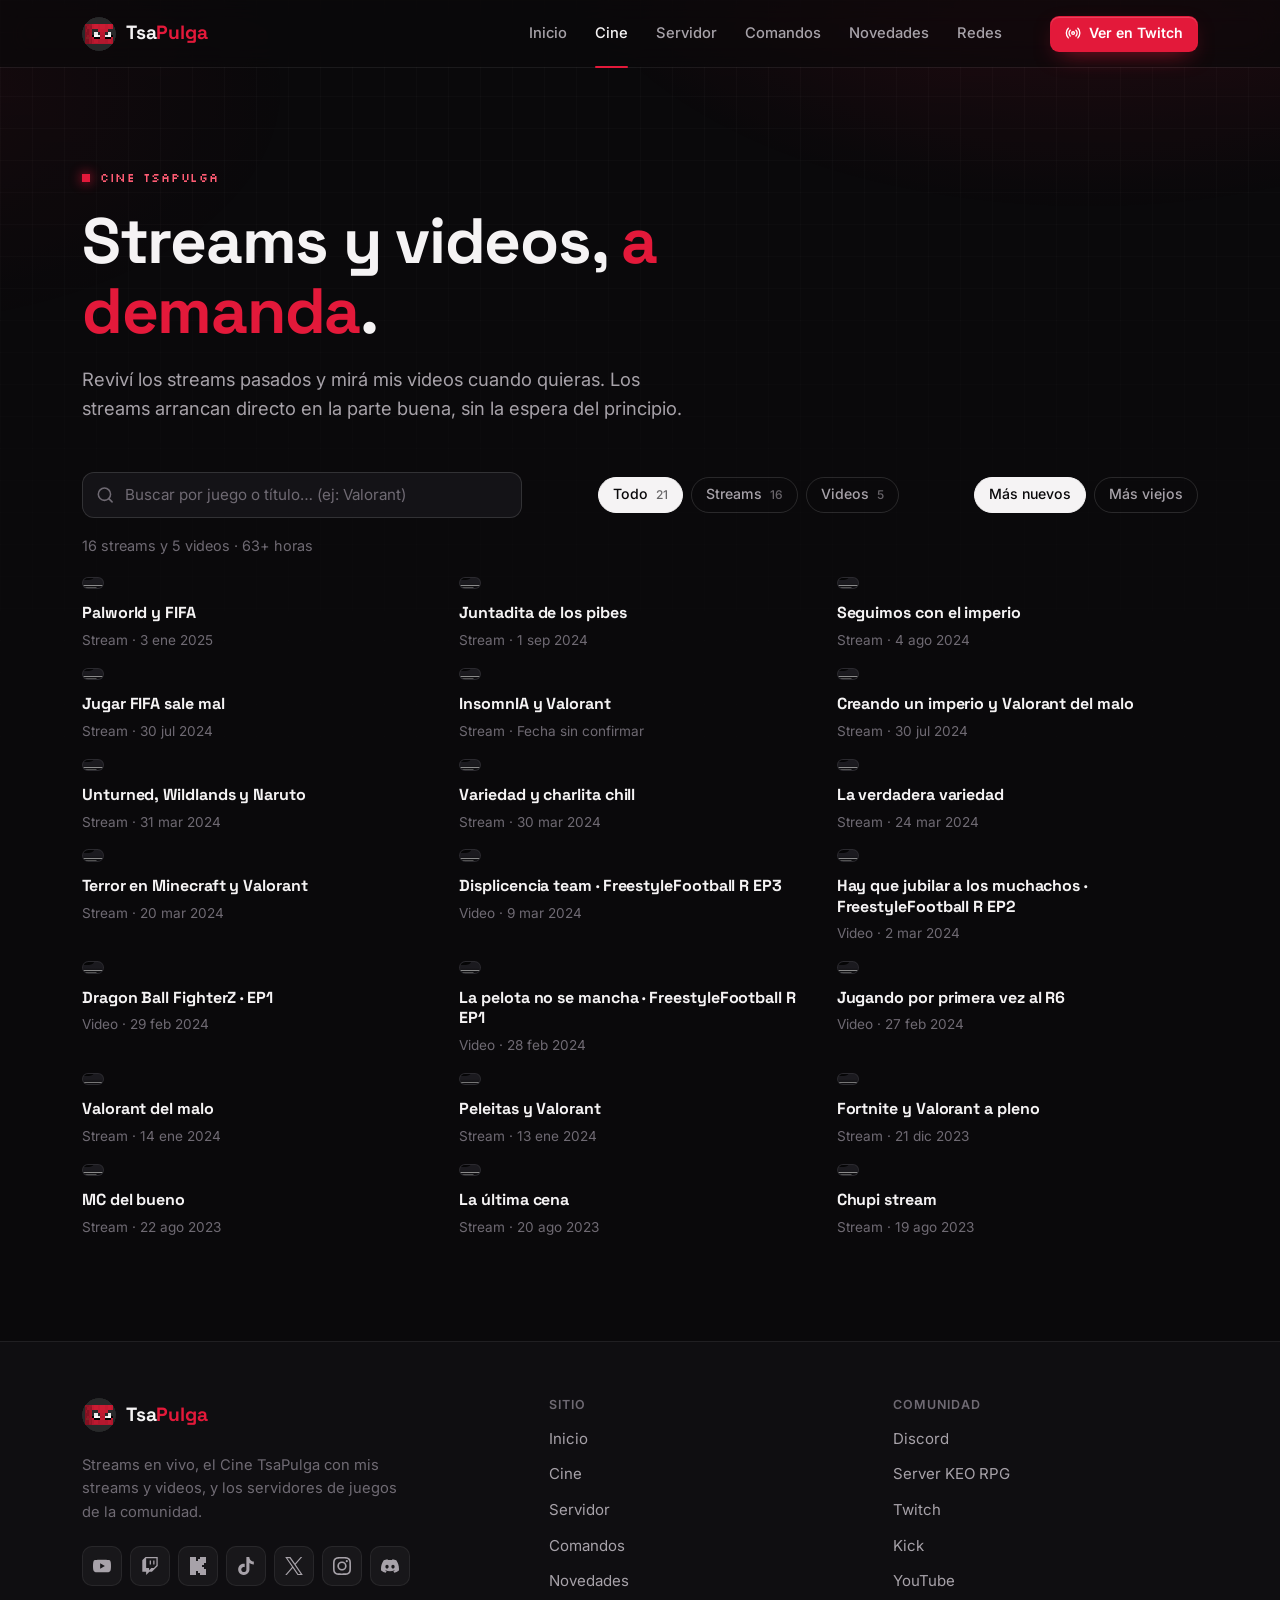
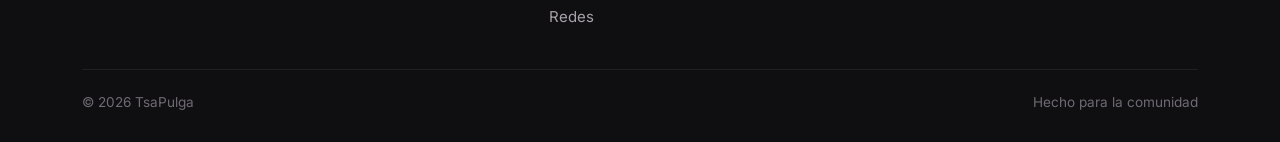
==== cine.html @ 2b53e3c0 "Primera versión de TsaPulga v2 Rediseño completo del sitio de TsaPulga como proyecto aparte, en HTML" ====
<!DOCTYPE html>
<html lang="es">
<head>
    <meta charset="UTF-8">
    <meta name="viewport" content="width=device-width, initial-scale=1">
    <title>Cine TsaPulga · TsaPulga</title>
    <meta name="description" content="Los streams pasados y los videos de TsaPulga, a demanda y con buscador.">
    <meta name="theme-color" content="#0a090b">
    <meta property="og:title" content="Cine TsaPulga">
    <meta property="og:description" content="Los streams pasados y los videos de TsaPulga, a demanda y con buscador.">
    <link rel="icon" type="image/png" href="assets/favicon.png">
    <link rel="preconnect" href="https://fonts.googleapis.com">
    <link rel="preconnect" href="https://fonts.gstatic.com" crossorigin>
    <link href="https://fonts.googleapis.com/css2?family=Inter:wght@400;500;600;700&family=JetBrains+Mono:wght@500;600&family=Silkscreen&family=Space+Grotesk:wght@500;600;700&display=swap" rel="stylesheet">
    <link rel="stylesheet" href="css/styles.css">
    <script src="js/data/config.js"></script>
    <script src="js/data/redes.js"></script>
    <script src="js/layout.js"></script>
</head>
<body>
    <site-header current="cine"></site-header>

    <main id="contenido">
        <section class="page-hero">
            <div class="container">
                <span class="eyebrow">Cine TsaPulga</span>
                <h1>Streams y videos, <em>a demanda</em>.</h1>
                <p>Reviví los streams pasados y mirá mis videos cuando quieras. Los streams arrancan directo en la parte buena, sin la espera del principio.</p>
            </div>
        </section>

        <section>
            <div class="container">
                <div class="toolbar">
                    <label class="search">
                        <span class="sr-only">Buscar en la cartelera</span>
                        <i data-icon="search"></i>
                        <input type="search" id="buscar" placeholder="Buscar por juego o título… (ej: Valorant)" autocomplete="off">
                    </label>
                    <div class="chips" role="group" aria-label="Filtrar por tipo" id="filtro-tipo"></div>
                    <div class="chips" role="group" aria-label="Ordenar">
                        <button class="chip" type="button" data-orden="nuevos" aria-pressed="true">Más nuevos</button>
                        <button class="chip" type="button" data-orden="viejos" aria-pressed="false">Más viejos</button>
                    </div>
                </div>
                <p class="result-count" id="contador" aria-live="polite" style="margin:-12px 0 20px"></p>
                <div class="grid grid-3" id="cine-grid"></div>
            </div>
        </section>
    </main>

    <dialog class="video-dialog" id="video-dialog" aria-labelledby="video-titulo">
        <div class="video-dialog-head">
            <h2 id="video-titulo"></h2>
            <div style="display:flex; gap:8px">
                <a class="icon-btn" id="video-youtube" target="_blank" rel="noopener" aria-label="Abrir en YouTube" title="Abrir en YouTube"><i data-icon="external"></i></a>
                <button class="icon-btn" type="button" id="video-cerrar" aria-label="Cerrar"><i data-icon="x"></i></button>
            </div>
        </div>
        <div class="video-dialog-player" id="video-player"></div>
    </dialog>

    <site-footer></site-footer>

    <script src="js/data/videos.js"></script>
    <script src="js/componentes.js"></script>
    <script src="js/pages/cine.js"></script>
</body>
</html>
---- css/styles.css ----
/* =========================================================
   TsaPulga v2 — sistema de diseño
   ========================================================= */

:root {
    /* Superficies */
    --bg: #0a090b;
    --bg-2: #0f0e11;
    --surface: #141317;
    --surface-2: #1b1a1f;
    --surface-3: #232228;
    --border: rgba(255, 255, 255, 0.07);
    --border-strong: rgba(255, 255, 255, 0.13);

    /* Texto */
    --text: #f5f3f4;
    --muted: #a7a2a9;
    --subtle: #6f6a73;

    /* Marca */
    --red: #e3193a;
    --red-hover: #f22a4a;
    --red-ink: #ff5c74;
    --red-soft: rgba(227, 25, 58, 0.12);
    --red-line: rgba(227, 25, 58, 0.35);
    --green: #2fd27a;
    --green-soft: rgba(47, 210, 122, 0.12);

    /* Tipografía */
    --font-display: "Space Grotesk", "Segoe UI", system-ui, sans-serif;
    --font-body: "Inter", "Segoe UI", system-ui, sans-serif;
    --font-pixel: "Silkscreen", ui-monospace, monospace;
    --font-mono: "JetBrains Mono", ui-monospace, "Cascadia Code", Consolas, monospace;

    /* Medidas */
    --radius-sm: 8px;
    --radius: 14px;
    --radius-lg: 22px;
    --container: 1180px;
    --gutter: clamp(16px, 4vw, 32px);
    --header-h: 68px;
    --ease: cubic-bezier(.2, .7, .2, 1);
    --shadow: 0 1px 0 rgba(255,255,255,0.03) inset, 0 20px 50px -20px rgba(0,0,0,0.8);
}

*, *::before, *::after { box-sizing: border-box; }

html { -webkit-text-size-adjust: 100%; scroll-behavior: smooth; scroll-padding-top: calc(var(--header-h) + 64px); }

body {
    margin: 0;
    min-height: 100vh;
    display: flex;
    flex-direction: column;
    background: var(--bg);
    color: var(--text);
    font-family: var(--font-body);
    font-size: 16px;
    line-height: 1.6;
    -webkit-font-smoothing: antialiased;
    text-rendering: optimizeLegibility;
}
main { flex: 1; padding-bottom: clamp(56px, 8vw, 104px); }

/* Fondo: brillo rojo arriba + grilla de píxeles muy sutil */
body::before {
    content: "";
    position: fixed; inset: 0; z-index: -1; pointer-events: none;
    background:
        radial-gradient(900px 500px at 85% -10%, rgba(227, 25, 58, 0.16), transparent 60%),
        radial-gradient(700px 400px at -10% 10%, rgba(227, 25, 58, 0.07), transparent 60%),
        linear-gradient(rgba(255,255,255,0.025) 1px, transparent 1px) 0 0 / 32px 32px,
        linear-gradient(90deg, rgba(255,255,255,0.025) 1px, transparent 1px) 0 0 / 32px 32px;
    mask-image: linear-gradient(to bottom, #000 0%, rgba(0,0,0,0.35) 55%, transparent 100%);
}

img, svg, video, iframe { display: block; max-width: 100%; }
img { height: auto; }
a { color: inherit; text-decoration: none; }
button { font: inherit; color: inherit; }
h1, h2, h3, h4 { font-family: var(--font-display); line-height: 1.1; margin: 0; letter-spacing: -0.02em; font-weight: 700; }
p { margin: 0; }
ul, ol { margin: 0; padding: 0; list-style: none; }
code, kbd { font-family: var(--font-mono); }
::selection { background: var(--red); color: #fff; }

:focus-visible { outline: 2px solid var(--red-ink); outline-offset: 3px; border-radius: 6px; }

.sr-only { position: absolute; width: 1px; height: 1px; padding: 0; margin: -1px; overflow: hidden; clip: rect(0,0,0,0); border: 0; }
.skip-link {
    position: absolute; left: 12px; top: -60px; z-index: 300;
    background: var(--red); color: #fff; padding: 10px 16px; border-radius: var(--radius-sm); font-weight: 600;
}
.skip-link:focus { top: 12px; }

.container { width: 100%; max-width: var(--container); margin: 0 auto; padding: 0 var(--gutter); }

.icon { width: 1.15em; height: 1.15em; flex-shrink: 0; }

/* =========================================================
   Header
   ========================================================= */
.site-header {
    position: sticky; top: 0; z-index: 100;
    height: var(--header-h);
    border-bottom: 1px solid var(--border);
}
/* El desenfoque va en un pseudo-elemento: si estuviera en el header, el menú
   mobile (position: fixed) quedaría atrapado dentro y se vería transparente. */
.site-header::before {
    content: ""; position: absolute; inset: 0; z-index: -1;
    background: rgba(10, 9, 11, 0.72);
    backdrop-filter: saturate(160%) blur(14px);
    -webkit-backdrop-filter: saturate(160%) blur(14px);
}
.site-header .container { height: 100%; display: flex; align-items: center; gap: 28px; }

.brand { display: inline-flex; align-items: center; gap: 10px; font-family: var(--font-display); font-weight: 700; font-size: 1.2rem; letter-spacing: -0.01em; }
.brand img { width: 34px; height: 34px; border-radius: 50%; image-rendering: pixelated; }
.brand b { color: var(--red); font-weight: 700; }

.nav { display: flex; align-items: center; gap: 4px; margin-left: auto; }
.nav a {
    position: relative; padding: 8px 12px; border-radius: 8px;
    font-size: 0.92rem; font-weight: 500; color: var(--muted);
    transition: color .2s var(--ease), background .2s var(--ease);
}
.nav a:hover { color: var(--text); background: rgba(255,255,255,0.04); }
.nav a[aria-current="page"] { color: var(--text); }
.nav a[aria-current="page"]::after {
    content: ""; position: absolute; left: 12px; right: 12px; bottom: -15px; height: 2px;
    background: var(--red); border-radius: 2px;
}

.header-cta { margin-left: 8px; }

.nav-toggle {
    display: none; margin-left: auto; width: 42px; height: 42px; border-radius: 10px;
    background: transparent; border: 1px solid var(--border-strong); cursor: pointer;
    align-items: center; justify-content: center;
}

@media (max-width: 900px) {
    .nav-toggle { display: inline-flex; }
    .site-header .header-cta { display: none; }
    .nav {
        position: fixed; inset: var(--header-h) 0 auto 0; margin: 0;
        flex-direction: column; align-items: stretch; gap: 0;
        padding: 8px var(--gutter) 20px;
        background: var(--bg); border-bottom: 1px solid var(--border);
        box-shadow: 0 30px 60px -20px rgba(0,0,0,0.9);
        transform: translateY(-8px); opacity: 0; visibility: hidden;
        transition: opacity .2s var(--ease), transform .2s var(--ease), visibility .2s;
    }
    .nav.abierto { transform: none; opacity: 1; visibility: visible; }
    .nav a { padding: 14px 4px; border-radius: 0; border-bottom: 1px solid var(--border); font-size: 1rem; }
    .nav a[aria-current="page"] { color: var(--red-ink); }
    .nav a[aria-current="page"]::after { display: none; }
    .nav .btn { margin-top: 16px; }
}
@media (min-width: 901px) { .nav .nav-mobile-only { display: none; } }

/* =========================================================
   Botones, chips, badges
   ========================================================= */
.btn {
    display: inline-flex; align-items: center; justify-content: center; gap: 8px;
    height: 44px; padding: 0 20px; border-radius: 10px;
    font-weight: 600; font-size: 0.95rem; white-space: nowrap;
    border: 1px solid transparent; cursor: pointer;
    transition: background .2s var(--ease), border-color .2s var(--ease), transform .2s var(--ease), color .2s var(--ease);
}
.btn:active { transform: translateY(1px); }
.btn-primary { background: var(--red); color: #fff; box-shadow: 0 8px 24px -10px rgba(227,25,58,0.8), inset 0 1px 0 rgba(255,255,255,0.18); }
.btn-primary:hover { background: var(--red-hover); }
.btn-secondary { background: rgba(255,255,255,0.05); border-color: var(--border-strong); color: var(--text); }
.btn-secondary:hover { background: rgba(255,255,255,0.09); }
.btn-ghost { background: transparent; color: var(--muted); padding: 0 10px; }
.btn-ghost:hover { color: var(--text); }
.btn-sm { height: 36px; padding: 0 14px; font-size: 0.88rem; border-radius: 9px; }
.btn-lg { height: 52px; padding: 0 26px; font-size: 1rem; border-radius: 12px; }
.btn-block { width: 100%; }

.eyebrow {
    display: inline-flex; align-items: center; gap: 10px;
    font-family: var(--font-pixel); font-size: 0.78rem; letter-spacing: 0.06em; text-transform: uppercase;
    color: var(--red-ink);
}
.eyebrow::before { content: ""; width: 8px; height: 8px; background: var(--red); box-shadow: 0 0 12px var(--red); }

.badge {
    display: inline-flex; align-items: center; gap: 6px;
    height: 26px; padding: 0 10px; border-radius: 999px;
    font-size: 0.75rem; font-weight: 600; letter-spacing: 0.01em;
    background: rgba(255,255,255,0.06); color: var(--muted); border: 1px solid var(--border);
    white-space: nowrap;
}
.badge-red { background: var(--red-soft); color: var(--red-ink); border-color: var(--red-line); }
.badge-green { background: var(--green-soft); color: var(--green); border-color: rgba(47,210,122,0.3); }
.dot { width: 7px; height: 7px; border-radius: 50%; background: currentColor; }
.dot-pulse { animation: pulse 1.8s ease-in-out infinite; }
@keyframes pulse { 0%,100% { box-shadow: 0 0 0 0 currentColor; } 50% { box-shadow: 0 0 0 5px transparent; } }

.chips { display: flex; flex-wrap: wrap; gap: 8px; }
.chip {
    height: 36px; padding: 0 14px; border-radius: 999px; cursor: pointer;
    background: transparent; border: 1px solid var(--border-strong); color: var(--muted);
    font-size: 0.88rem; font-weight: 500; transition: all .2s var(--ease);
    display: inline-flex; align-items: center; gap: 8px;
}
.chip:hover { color: var(--text); border-color: rgba(255,255,255,0.25); }
.chip[aria-pressed="true"] { background: var(--text); color: var(--bg); border-color: var(--text); }
.chip .chip-count { font-size: 0.75rem; opacity: 0.6; }

/* =========================================================
   Secciones
   ========================================================= */
.section { padding: clamp(64px, 9vw, 112px) 0; }
.section-tight { padding: clamp(40px, 6vw, 72px) 0; }
.section + .section { padding-top: 0; }
main > .section:last-child { padding-bottom: 0; }

.section-head { display: flex; align-items: flex-end; justify-content: space-between; gap: 24px; margin-bottom: 36px; flex-wrap: wrap; }
.section-head .eyebrow { margin-bottom: 14px; }
.section-title { font-size: clamp(1.8rem, 3.6vw, 2.6rem); }
.section-title em { font-style: normal; color: var(--red); }
.section-lead { color: var(--muted); max-width: 560px; margin-top: 12px; font-size: 1.02rem; }

.link-arrow { display: inline-flex; align-items: center; gap: 6px; color: var(--muted); font-weight: 500; font-size: 0.95rem; transition: color .2s, gap .2s var(--ease); }
.link-arrow:hover { color: var(--text); gap: 10px; }

/* Encabezado de páginas internas */
.page-hero { padding: clamp(56px, 8vw, 96px) 0 clamp(32px, 4vw, 48px); }
.page-hero .eyebrow { margin-bottom: 18px; }
.page-hero h1 { font-size: clamp(2.3rem, 5.5vw, 4rem); max-width: 820px; }
.page-hero h1 em { font-style: normal; color: var(--red); }
.page-hero p { color: var(--muted); font-size: clamp(1.02rem, 1.5vw, 1.15rem); max-width: 620px; margin-top: 18px; }

/* =========================================================
   Cards
   ========================================================= */
.card {
    position: relative;
    background: linear-gradient(180deg, var(--surface-2), var(--surface));
    border: 1px solid var(--border);
    border-radius: var(--radius);
    padding: 24px;
    box-shadow: var(--shadow);
    min-width: 0;
}
.card-hover { transition: border-color .25s var(--ease), transform .25s var(--ease); }
.card-hover:hover { border-color: var(--border-strong); transform: translateY(-3px); }
.card h3 { font-size: 1.12rem; letter-spacing: -0.01em; }
.card p { color: var(--muted); font-size: 0.95rem; margin-top: 8px; overflow-wrap: anywhere; }
.card-icon {
    width: 42px; height: 42px; border-radius: 11px; margin-bottom: 18px;
    display: inline-flex; align-items: center; justify-content: center;
    background: var(--red-soft); color: var(--red-ink); border: 1px solid var(--red-line);
}
.card-icon .icon { width: 20px; height: 20px; }

.grid { display: grid; gap: 16px; }
.grid-2 { grid-template-columns: repeat(auto-fit, minmax(min(100%, 380px), 1fr)); }
.grid-3 { grid-template-columns: repeat(auto-fill, minmax(min(100%, 300px), 1fr)); }
.grid-4 { grid-template-columns: repeat(auto-fill, minmax(min(100%, 250px), 1fr)); }

/* Card destacada con link */
.feature-card { display: flex; flex-direction: column; gap: 4px; }
.feature-card .link-arrow { margin-top: auto; padding-top: 20px; }

/* =========================================================
   Home — hero
   ========================================================= */
.hero { padding: clamp(48px, 8vw, 104px) 0 clamp(40px, 6vw, 72px); }
.hero-grid { display: grid; grid-template-columns: 1.15fr 0.85fr; gap: clamp(32px, 6vw, 72px); align-items: center; }
.hero h1 { font-size: clamp(2.6rem, 6.4vw, 5rem); letter-spacing: -0.035em; line-height: 1.02; }
.hero h1 em { font-style: normal; color: var(--red); }
.hero-lead { color: var(--muted); font-size: clamp(1.05rem, 1.6vw, 1.2rem); max-width: 560px; margin-top: 22px; }
.hero-actions { display: flex; flex-wrap: wrap; gap: 12px; margin-top: 32px; }
.hero .eyebrow { margin-bottom: 22px; }

.stats { display: flex; flex-wrap: wrap; gap: 12px 40px; margin-top: 48px; padding-top: 28px; border-top: 1px solid var(--border); }
.stat-value { font-family: var(--font-display); font-weight: 700; font-size: 1.7rem; letter-spacing: -0.02em; line-height: 1; }
.stat-label { color: var(--subtle); font-size: 0.85rem; margin-top: 6px; }

.hero-art { position: relative; aspect-ratio: 1; max-width: 460px; width: 100%; justify-self: center; }
.hero-art-panel {
    position: absolute; inset: 0; border-radius: 32px; overflow: hidden;
    background:
        radial-gradient(circle at 50% 40%, rgba(255,90,110,0.35), transparent 60%),
        linear-gradient(160deg, #b8132f 0%, #6e0a1b 100%);
    border: 1px solid rgba(255,255,255,0.12);
    box-shadow: 0 40px 100px -30px rgba(227,25,58,0.55), inset 0 1px 0 rgba(255,255,255,0.2);
}
.hero-art-panel::before {
    content: ""; position: absolute; inset: 0;
    background:
        linear-gradient(rgba(255,255,255,0.07) 1px, transparent 1px) 0 0 / 28px 28px,
        linear-gradient(90deg, rgba(255,255,255,0.07) 1px, transparent 1px) 0 0 / 28px 28px;
    mask-image: radial-gradient(circle at 50% 50%, #000 30%, transparent 75%);
}
.hero-art img {
    position: absolute; left: 50%; bottom: 0; transform: translateX(-50%);
    width: 62%; image-rendering: pixelated;
    filter: drop-shadow(0 24px 30px rgba(0,0,0,0.45));
    animation: float 6s ease-in-out infinite;
}
@keyframes float { 0%,100% { transform: translate(-50%, 0); } 50% { transform: translate(-50%, -10px); } }

.hero-tag {
    position: absolute; display: inline-flex; align-items: center; gap: 10px;
    padding: 10px 14px; border-radius: 12px;
    background: rgba(12, 11, 14, 0.82); backdrop-filter: blur(10px); -webkit-backdrop-filter: blur(10px);
    border: 1px solid var(--border-strong); box-shadow: 0 16px 40px -12px rgba(0,0,0,0.8);
    font-size: 0.85rem; font-weight: 500; white-space: nowrap;
}
.hero-tag small { display: block; color: var(--subtle); font-size: 0.72rem; font-weight: 500; }
.hero-tag-1 { top: 9%; left: -6%; }
.hero-tag-2 { bottom: 12%; right: -6%; }
.hero-tag .tag-icon { width: 30px; height: 30px; border-radius: 8px; display: grid; place-items: center; background: var(--red-soft); color: var(--red-ink); }

@media (max-width: 900px) {
    .hero-grid { grid-template-columns: 1fr; }
    .hero-art { max-width: 300px; }
    .hero-tag-1 { left: -2%; }
    .hero-tag-2 { right: -2%; }
}

/* =========================================================
   Home — en vivo
   ========================================================= */
.live-frame {
    position: relative; border-radius: var(--radius-lg); overflow: hidden;
    border: 1px solid var(--border-strong); background: #000;
    box-shadow: 0 40px 90px -40px rgba(0,0,0,0.9);
}
.live-frame #twitch-embed, .live-frame iframe { width: 100%; aspect-ratio: 16 / 9; }
.live-frame.con-chat #twitch-embed { aspect-ratio: auto; height: min(62vw, 620px); }
.live-bar {
    display: flex; align-items: center; justify-content: space-between; gap: 12px; flex-wrap: wrap;
    padding: 14px 18px; background: var(--surface); border-top: 1px solid var(--border);
}
.live-bar-info { display: flex; align-items: center; gap: 12px; font-size: 0.92rem; color: var(--muted); }
.live-bar-actions { display: flex; gap: 8px; flex-wrap: wrap; }

/* =========================================================
   Server
   ========================================================= */
.server-card { display: grid; grid-template-columns: auto 1fr; gap: 28px; align-items: center; padding: 28px; }
.server-card .server-logo { width: 148px; border-radius: 18px; border: 1px solid var(--border-strong); }
.server-card h3 { font-size: 1.6rem; }
.server-meta { display: flex; flex-wrap: wrap; gap: 8px; margin: 14px 0 20px; }
@media (max-width: 640px) {
    .server-card { grid-template-columns: 1fr; text-align: left; }
    .server-card .server-logo { width: 112px; }
}

.ip-copy {
    display: flex; align-items: center; gap: 10px; max-width: 520px;
    padding: 6px 6px 6px 16px; border-radius: 12px;
    background: rgba(0,0,0,0.45); border: 1px dashed var(--red-line);
}
.ip-copy code { flex: 1; min-width: 0; font-size: 0.95rem; font-weight: 600; overflow-wrap: anywhere; line-height: 1.35; }
.ip-copy .btn { flex-shrink: 0; }

.server-hero { display: grid; grid-template-columns: 1fr 380px; gap: clamp(28px, 5vw, 64px); align-items: center; }
.server-panel { padding: 28px; }
.server-panel .server-logo { width: 62%; border-radius: 14px; margin: 0 auto 22px; border: 1px solid var(--border-strong); }
.spec-list { display: grid; gap: 0; margin-top: 20px; }
.spec-list div { display: flex; justify-content: space-between; gap: 16px; padding: 11px 0; border-top: 1px solid var(--border); font-size: 0.92rem; }
.spec-list dt { color: var(--subtle); }
.spec-list dd { margin: 0; font-weight: 600; text-align: right; }
@media (max-width: 900px) { .server-hero { grid-template-columns: 1fr; } .server-panel { max-width: 460px; } }

/* Sub-navegación de página (sticky) */
.subnav {
    position: sticky; top: var(--header-h); z-index: 50;
    background: rgba(10, 9, 11, 0.85); backdrop-filter: blur(12px); -webkit-backdrop-filter: blur(12px);
    border-bottom: 1px solid var(--border);
}
.subnav .container { display: flex; gap: 4px; overflow-x: auto; scrollbar-width: none; }
.subnav .container::-webkit-scrollbar { display: none; }
.subnav a {
    padding: 14px 14px; font-size: 0.9rem; font-weight: 500; color: var(--muted); white-space: nowrap;
    border-bottom: 2px solid transparent; transition: color .2s, border-color .2s;
}
.subnav a:hover { color: var(--text); }
.subnav a.activo { color: var(--text); border-color: var(--red); }

/* Pasos numerados */
.steps { display: grid; gap: 14px; counter-reset: paso; }
.step { display: grid; grid-template-columns: 52px 1fr; gap: 20px; align-items: start; }
.step::before {
    counter-increment: paso; content: counter(paso, decimal-leading-zero);
    width: 52px; height: 52px; border-radius: 14px; display: grid; place-items: center;
    font-family: var(--font-pixel); font-size: 0.95rem; color: var(--red-ink);
    background: var(--red-soft); border: 1px solid var(--red-line);
}
.step h3 { font-size: 1.12rem; margin-top: 2px; }
.step p { color: var(--muted); margin-top: 6px; font-size: 0.96rem; }
.step-actions { display: flex; flex-wrap: wrap; gap: 10px; margin-top: 16px; }
.step-option { display: flex; flex-direction: column; gap: 8px; }
.step-option span { font-size: 0.78rem; color: var(--subtle); font-weight: 600; text-transform: uppercase; letter-spacing: 0.05em; }

kbd, .cmd {
    display: inline-block; font-size: 0.86em; padding: 1px 7px; border-radius: 6px;
    background: rgba(255,255,255,0.07); border: 1px solid var(--border-strong); color: var(--text);
    white-space: nowrap;
}

/* Lista de reglas */
.rules { display: grid; grid-template-columns: repeat(auto-fit, minmax(min(100%, 420px), 1fr)); gap: 0 32px; }
.rule { display: grid; grid-template-columns: 40px 1fr; gap: 16px; padding: 20px 0; border-top: 1px solid var(--border); }
.rule-n { font-family: var(--font-pixel); color: var(--red-ink); font-size: 0.85rem; padding-top: 3px; }
.rule h3 { font-size: 1.02rem; }
.rule p { color: var(--muted); font-size: 0.94rem; margin-top: 4px; }

/* =========================================================
   Cine
   ========================================================= */
.toolbar { display: flex; flex-wrap: wrap; gap: 12px; align-items: center; justify-content: space-between; margin-bottom: 28px; }
.search {
    position: relative; flex: 1 1 320px; max-width: 440px;
}
.search .icon { position: absolute; left: 14px; top: 50%; transform: translateY(-50%); color: var(--subtle); pointer-events: none; }
.search input {
    width: 100%; height: 46px; padding: 0 16px 0 42px; border-radius: 12px;
    background: var(--surface); border: 1px solid var(--border-strong); color: var(--text);
    font: inherit; font-size: 0.95rem; transition: border-color .2s, box-shadow .2s;
}
.search input::placeholder { color: var(--subtle); }
.search input:focus { outline: none; border-color: var(--red-line); box-shadow: 0 0 0 4px var(--red-soft); }
.result-count { color: var(--subtle); font-size: 0.9rem; }

.video-card {
    display: flex; flex-direction: column; text-align: left; width: 100%;
    background: none; border: 0; padding: 0; cursor: pointer;
}
.thumb {
    position: relative; aspect-ratio: 16 / 9; border-radius: 12px; overflow: hidden;
    background: var(--surface-2); border: 1px solid var(--border);
}
.thumb img { width: 100%; height: 100%; object-fit: cover; transition: transform .5s var(--ease), filter .3s; }
.thumb::after {
    content: ""; position: absolute; inset: 0;
    background: linear-gradient(to top, rgba(0,0,0,0.55), transparent 50%);
}
.thumb-play {
    position: absolute; left: 50%; top: 50%; z-index: 1; transform: translate(-50%, -50%) scale(0.85);
    width: 56px; height: 56px; border-radius: 50%; display: grid; place-items: center;
    background: var(--red); color: #fff; opacity: 0; transition: opacity .25s, transform .25s var(--ease);
    box-shadow: 0 10px 30px -6px rgba(227,25,58,0.8);
}
.thumb-play .icon { width: 22px; height: 22px; margin-left: 3px; }
.thumb-dur {
    position: absolute; right: 8px; bottom: 8px; z-index: 1;
    padding: 2px 7px; border-radius: 6px; background: rgba(0,0,0,0.8);
    font-family: var(--font-mono); font-size: 0.75rem; font-weight: 600;
}
.video-card:hover .thumb img, .video-card:focus-visible .thumb img { transform: scale(1.04); filter: brightness(0.8); }
.video-card:hover .thumb-play, .video-card:focus-visible .thumb-play { opacity: 1; transform: translate(-50%, -50%) scale(1); }
.video-card h3 { font-size: 1rem; margin-top: 14px; line-height: 1.3; letter-spacing: -0.005em; }
.video-meta { color: var(--subtle); font-size: 0.85rem; margin-top: 6px; }

.empty-state { padding: 64px 24px; text-align: center; color: var(--muted); border: 1px dashed var(--border-strong); border-radius: var(--radius); }

/* Modal de video */
.video-dialog {
    width: min(1100px, calc(100vw - 32px)); max-width: none; padding: 0; border: 0;
    background: transparent; color: var(--text);
}
.video-dialog::backdrop { background: rgba(4, 3, 5, 0.9); backdrop-filter: blur(6px); }
.video-dialog[open] { animation: aparecer .25s var(--ease); }
@keyframes aparecer { from { opacity: 0; transform: translateY(10px) scale(0.98); } }
.video-dialog-head { display: flex; align-items: center; justify-content: space-between; gap: 16px; margin-bottom: 12px; }
.video-dialog-head h2 { font-size: 1.1rem; }
.video-dialog-player { aspect-ratio: 16 / 9; border-radius: 14px; overflow: hidden; background: #000; border: 1px solid var(--border-strong); }
.video-dialog-player iframe { width: 100%; height: 100%; border: 0; }
.icon-btn {
    width: 40px; height: 40px; border-radius: 10px; display: inline-grid; place-items: center; flex-shrink: 0;
    background: rgba(255,255,255,0.06); border: 1px solid var(--border-strong); cursor: pointer; transition: background .2s;
}
.icon-btn:hover { background: rgba(255,255,255,0.12); }

/* =========================================================
   Comandos
   ========================================================= */
.cmd-group + .cmd-group { margin-top: 56px; }
.cmd-group-head { display: flex; align-items: baseline; justify-content: space-between; gap: 16px; flex-wrap: wrap; margin-bottom: 16px; }
.cmd-group-head h2 { font-size: 1.4rem; }
.cmd-group-head p { color: var(--subtle); font-size: 0.92rem; }
.cmd-list { border: 1px solid var(--border); border-radius: var(--radius); overflow: hidden; background: var(--surface); }
.cmd-row {
    display: grid; grid-template-columns: minmax(200px, 340px) 1fr; gap: 20px; align-items: center;
    padding: 14px 20px; border-top: 1px solid var(--border);
}
.cmd-row:first-child { border-top: 0; }
.cmd-row:hover { background: rgba(255,255,255,0.02); }
.cmd-names { display: flex; flex-wrap: wrap; gap: 6px; }
.cmd-copy {
    display: inline-flex; align-items: center; gap: 6px; height: 30px; padding: 0 10px; border-radius: 8px; cursor: pointer;
    font-family: var(--font-mono); font-size: 0.86rem; font-weight: 600; color: var(--text);
    background: rgba(255,255,255,0.05); border: 1px solid var(--border-strong);
    transition: border-color .2s, background .2s, color .2s; max-width: 100%;
}
.cmd-copy span { overflow: hidden; text-overflow: ellipsis; }
.cmd-copy .icon { width: 13px; height: 13px; opacity: 0.35; transition: opacity .2s; }
.cmd-copy:hover { border-color: var(--red-line); background: var(--red-soft); color: #fff; }
.cmd-copy:hover .icon { opacity: 0.8; }
.cmd-desc { color: var(--muted); font-size: 0.95rem; }
@media (max-width: 680px) {
    .cmd-row { grid-template-columns: 1fr; gap: 8px; padding: 16px; }
}

/* =========================================================
   Novedades
   ========================================================= */
.news-list { display: grid; gap: 14px; }
.news-item { display: grid; grid-template-columns: 120px 1fr; gap: 28px; padding: 26px 28px; }
.news-date { color: var(--subtle); font-size: 0.86rem; font-weight: 500; padding-top: 2px; }
.news-date strong { display: block; color: var(--text); font-family: var(--font-display); font-size: 1.6rem; line-height: 1; letter-spacing: -0.02em; margin-bottom: 4px; }
.news-item h3 { font-size: 1.2rem; margin-top: 12px; }
.news-item p { margin-top: 10px; }
.news-item .link-arrow { margin-top: 16px; color: var(--red-ink); }
.news-item .link-arrow:hover { color: #fff; }
@media (max-width: 640px) {
    .news-item { grid-template-columns: 1fr; gap: 6px; padding: 22px; }
    .news-date strong { display: inline; font-size: 1rem; margin: 0 4px 0 0; }
}

/* Mini novedades (home) */
.news-mini { display: flex; flex-direction: column; gap: 12px; }
.news-mini .news-mini-top { display: flex; justify-content: space-between; align-items: center; gap: 10px; }
.news-mini time { color: var(--subtle); font-size: 0.82rem; }
.news-mini h3 { font-size: 1.05rem; line-height: 1.3; }
.news-mini p { margin-top: 0; display: -webkit-box; -webkit-line-clamp: 3; -webkit-box-orient: vertical; overflow: hidden; }

/* =========================================================
   Redes
   ========================================================= */
.social-card { display: flex; align-items: center; gap: 18px; padding: 20px; }
.social-logo { width: 54px; height: 54px; border-radius: 14px; display: grid; place-items: center; flex-shrink: 0; }
.social-logo svg { width: 26px; height: 26px; }
.social-card h3 { font-size: 1.08rem; }
.social-card p { margin-top: 2px; font-size: 0.9rem; color: var(--subtle); }
.social-card .icon-arrow { margin-left: auto; color: var(--subtle); transition: color .2s, transform .2s var(--ease); }
.social-card:hover .icon-arrow { color: var(--text); transform: translate(2px, -2px); }

.social-row { display: flex; flex-wrap: wrap; gap: 8px; }
.social-icon {
    width: 40px; height: 40px; border-radius: 10px; display: grid; place-items: center;
    background: rgba(255,255,255,0.04); border: 1px solid var(--border); color: var(--muted);
    transition: color .2s, background .2s, border-color .2s, transform .2s var(--ease);
}
.social-icon svg { width: 18px; height: 18px; }
.social-icon:hover { color: #fff; background: rgba(255,255,255,0.09); border-color: var(--border-strong); transform: translateY(-2px); }

/* =========================================================
   Sobre mí
   ========================================================= */
.about { display: grid; grid-template-columns: 0.8fr 1.2fr; gap: clamp(32px, 6vw, 80px); align-items: center; }
.about-img { position: relative; border-radius: var(--radius-lg); overflow: hidden; border: 1px solid var(--border-strong); box-shadow: var(--shadow); }
.about-img img { width: 100%; aspect-ratio: 4 / 5; object-fit: cover; object-position: center 35%; }
.about-text p { color: var(--muted); font-size: 1.05rem; margin-top: 18px; }
.about-text p:first-of-type { margin-top: 22px; }
.about-tags { display: flex; flex-wrap: wrap; gap: 8px; margin-top: 28px; }
@media (max-width: 820px) { .about { grid-template-columns: 1fr; } .about-img { max-width: 380px; } }

/* =========================================================
   CTA final
   ========================================================= */
.cta {
    position: relative; overflow: hidden; border-radius: var(--radius-lg);
    padding: clamp(36px, 6vw, 64px);
    background:
        radial-gradient(600px 300px at 100% 0%, rgba(88,101,242,0.28), transparent 60%),
        radial-gradient(500px 300px at 0% 100%, rgba(227,25,58,0.22), transparent 60%),
        var(--surface);
    border: 1px solid var(--border-strong);
    display: flex; align-items: center; justify-content: space-between; gap: 32px; flex-wrap: wrap;
}
.cta h2 { font-size: clamp(1.6rem, 3.4vw, 2.4rem); max-width: 560px; }
.cta p { color: var(--muted); margin-top: 12px; max-width: 520px; }

/* =========================================================
   Footer
   ========================================================= */
.site-footer { border-top: 1px solid var(--border); background: var(--bg-2); }
.footer-grid { display: grid; grid-template-columns: 1.4fr repeat(2, 1fr); gap: 40px; padding: 56px 0 40px; }
.footer-grid p { color: var(--subtle); font-size: 0.92rem; margin-top: 14px; max-width: 320px; }
.footer-grid h4 { font-family: var(--font-body); font-size: 0.78rem; font-weight: 600; text-transform: uppercase; letter-spacing: 0.08em; color: var(--subtle); margin-bottom: 14px; }
.footer-grid ul { display: grid; gap: 10px; }
.footer-grid li a { color: var(--muted); font-size: 0.94rem; transition: color .2s; }
.footer-grid li a:hover { color: var(--text); }
.footer-grid .social-row { margin-top: 22px; }
.footer-bottom { display: flex; justify-content: space-between; gap: 16px; flex-wrap: wrap; padding: 22px 0 28px; border-top: 1px solid var(--border); color: var(--subtle); font-size: 0.85rem; }
@media (max-width: 760px) { .footer-grid { grid-template-columns: 1fr 1fr; } .footer-grid > :first-child { grid-column: 1 / -1; } }

/* =========================================================
   Toast
   ========================================================= */
.toast {
    position: fixed; left: 50%; bottom: 24px; z-index: 400; transform: translate(-50%, 20px);
    display: inline-flex; align-items: center; gap: 10px;
    padding: 12px 18px; border-radius: 12px; background: var(--text); color: var(--bg);
    font-weight: 600; font-size: 0.92rem; box-shadow: 0 20px 50px -10px rgba(0,0,0,0.8);
    opacity: 0; pointer-events: none; transition: opacity .25s var(--ease), transform .25s var(--ease);
}
.toast.visible { opacity: 1; transform: translate(-50%, 0); }
.toast .icon { color: #12a150; }

/* =========================================================
   Animación de entrada
   ========================================================= */
.reveal { opacity: 0; transform: translateY(16px); transition: opacity .7s var(--ease), transform .7s var(--ease); }
.reveal.visible { opacity: 1; transform: none; }

@media (prefers-reduced-motion: reduce) {
    *, *::before, *::after { animation: none !important; transition: none !important; }
    html { scroll-behavior: auto; }
    .reveal { opacity: 1; transform: none; }
}

/* 404 */
.not-found { min-height: 60vh; display: grid; place-items: center; text-align: center; padding: 80px 0; }
.not-found img { width: 120px; margin: 0 auto 28px; image-rendering: pixelated; }
.not-found h1 { font-size: clamp(3rem, 10vw, 6rem); }
.not-found p { color: var(--muted); margin: 12px auto 28px; max-width: 420px; }
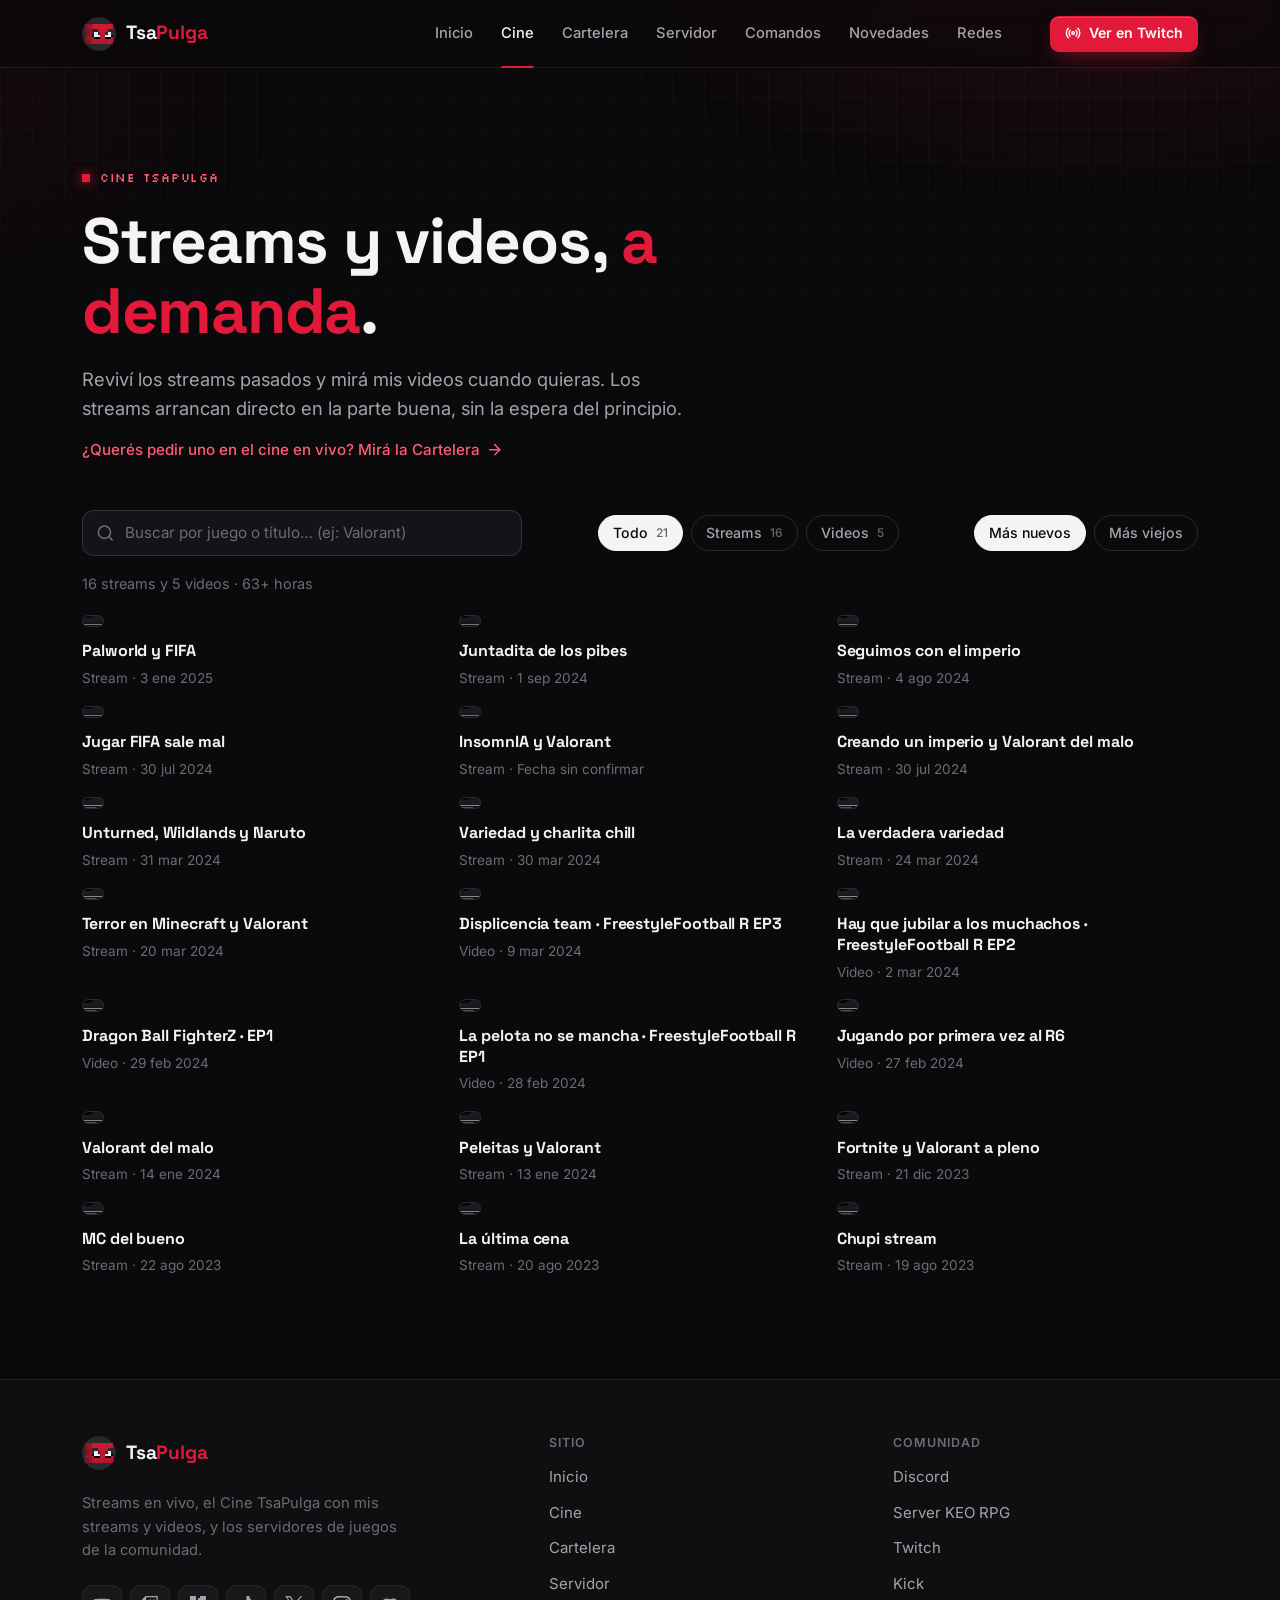
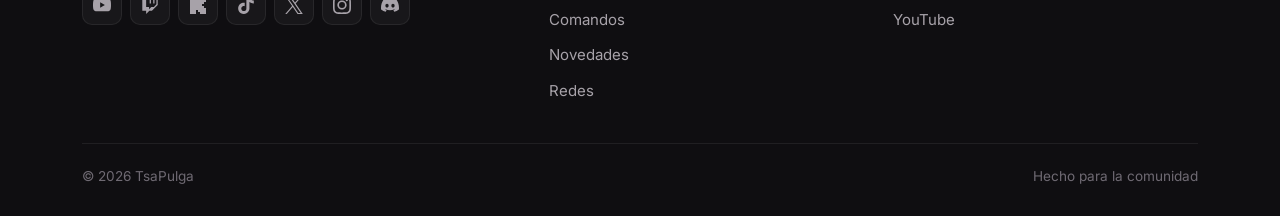
==== commit 3f70d652: "Agrega la Cartelera del cine en vivo La página nueva cartelera.html lista los streams del Cine TsaPu" ====
--- a/cine.html
+++ b/cine.html
@@ -26,6 +26,7 @@
                 <span class="eyebrow">Cine TsaPulga</span>
                 <h1>Streams y videos, <em>a demanda</em>.</h1>
                 <p>Reviví los streams pasados y mirá mis videos cuando quieras. Los streams arrancan directo en la parte buena, sin la espera del principio.</p>
+                <p class="hero-link"><a class="link-arrow" href="cartelera.html">¿Querés pedir uno en el cine en vivo? Mirá la Cartelera <i data-icon="arrowRight"></i></a></p>
             </div>
         </section>
 
@@ -33,7 +34,7 @@
             <div class="container">
                 <div class="toolbar">
                     <label class="search">
-                        <span class="sr-only">Buscar en la cartelera</span>
+                        <span class="sr-only">Buscar streams y videos</span>
                         <i data-icon="search"></i>
                         <input type="search" id="buscar" placeholder="Buscar por juego o título… (ej: Valorant)" autocomplete="off">
                     </label>
--- a/css/styles.css
+++ b/css/styles.css
@@ -159,6 +159,13 @@
     .nav .btn { margin-top: 16px; }
 }
 @media (min-width: 901px) { .nav .nav-mobile-only { display: none; } }
+/* Pantallas medianas: el menú se ajusta un poco para que entren todas las páginas */
+@media (min-width: 901px) and (max-width: 1080px) {
+    .site-header .container { gap: 16px; }
+    .nav a { padding: 8px 7px; font-size: 0.88rem; }
+    .nav a[aria-current="page"]::after { left: 7px; right: 7px; }
+    .header-cta { margin-left: 0; }
+}
 
 /* =========================================================
    Botones, chips, badges
@@ -363,6 +370,22 @@
 .ip-copy code { flex: 1; min-width: 0; font-size: 0.95rem; font-weight: 600; overflow-wrap: anywhere; line-height: 1.35; }
 .ip-copy .btn { flex-shrink: 0; }
 
+/* Estado del server en vivo */
+.server-live { margin-top: 18px; }
+.server-live-titulo { font-size: 0.72rem; font-weight: 600; letter-spacing: 0.08em; text-transform: uppercase; color: var(--subtle); margin-bottom: 10px; }
+.jugadores { display: flex; flex-wrap: wrap; gap: 8px; }
+.jugador {
+    display: inline-flex; align-items: center; gap: 8px; height: 32px; padding: 0 12px 0 4px; border-radius: 999px;
+    background: rgba(255,255,255,0.05); border: 1px solid var(--border); font-size: 0.85rem; font-weight: 600;
+    max-width: 100%; overflow: hidden; text-overflow: ellipsis; white-space: nowrap;
+}
+.jugador-inicial {
+    width: 24px; height: 24px; flex-shrink: 0; border-radius: 50%; display: grid; place-items: center;
+    background: var(--red-soft); color: var(--red-ink); font-size: 0.75rem; font-weight: 700;
+}
+.jugador-mas { padding: 0 12px; color: var(--muted); }
+.jugadores-vacio { margin: 0; color: var(--subtle); font-size: 0.9rem; }
+
 .server-hero { display: grid; grid-template-columns: 1fr 380px; gap: clamp(28px, 5vw, 64px); align-items: center; }
 .server-panel { padding: 28px; }
 .server-panel .server-logo { width: 62%; border-radius: 14px; margin: 0 auto 22px; border: 1px solid var(--border-strong); }
@@ -399,6 +422,20 @@
 .step h3 { font-size: 1.12rem; margin-top: 2px; }
 .step p { color: var(--muted); margin-top: 6px; font-size: 0.96rem; }
 .step-actions { display: flex; flex-wrap: wrap; gap: 10px; margin-top: 16px; }
+
+/* Créditos del modpack */
+.creditos {
+    display: grid; grid-template-columns: auto 1fr; gap: 22px; align-items: start; margin-top: 28px; padding: 28px;
+    border-color: var(--red-line);
+    background: radial-gradient(120% 140% at 0% 0%, var(--red-soft), transparent 55%), linear-gradient(180deg, var(--surface-2), var(--surface));
+}
+.creditos .card-icon { margin-bottom: 0; }
+.creditos h3 { font-size: 1.35rem; margin-top: 10px; }
+.creditos p { max-width: 75ch; }
+.creditos .creditos-extra { font-size: 0.88rem; color: var(--subtle); }
+.spec-list dd a { color: var(--text); text-decoration: underline; text-decoration-color: var(--red-line); text-underline-offset: 3px; }
+.spec-list dd a:hover { color: var(--red-ink); }
+@media (max-width: 640px) { .creditos { grid-template-columns: 1fr; gap: 14px; padding: 22px; } }
 .step-option { display: flex; flex-direction: column; gap: 8px; }
 .step-option span { font-size: 0.78rem; color: var(--subtle); font-weight: 600; text-transform: uppercase; letter-spacing: 0.05em; }
 
@@ -601,7 +638,7 @@
    ========================================================= */
 .toast {
     position: fixed; left: 50%; bottom: 24px; z-index: 400; transform: translate(-50%, 20px);
-    display: inline-flex; align-items: center; gap: 10px;
+    display: inline-flex; align-items: center; gap: 10px; width: max-content; max-width: calc(100vw - 32px);
     padding: 12px 18px; border-radius: 12px; background: var(--text); color: var(--bg);
     font-weight: 600; font-size: 0.92rem; box-shadow: 0 20px 50px -10px rgba(0,0,0,0.8);
     opacity: 0; pointer-events: none; transition: opacity .25s var(--ease), transform .25s var(--ease);
@@ -626,3 +663,67 @@
 .not-found img { width: 120px; margin: 0 auto 28px; image-rendering: pixelated; }
 .not-found h1 { font-size: clamp(3rem, 10vw, 6rem); }
 .not-found p { color: var(--muted); margin: 12px auto 28px; max-width: 420px; }
+
+/* =========================================================
+   Cartelera del cine en vivo (cartelera.html)
+   ========================================================= */
+/* Cómo se elige qué ver */
+.cine-como { margin-bottom: clamp(40px, 6vw, 56px); }
+.cine-como h2 { font-size: 1.4rem; margin-bottom: 16px; }
+.cine-pasos { display: grid; grid-template-columns: repeat(4, minmax(0, 1fr)); gap: 12px; }
+.cine-paso { display: flex; flex-direction: column; gap: 14px; padding: 20px; }
+.cine-paso-n { font-family: var(--font-pixel); font-size: 0.85rem; line-height: 1; color: var(--red-ink); }
+.cine-paso h3 { font-size: 1.02rem; }
+.cine-paso p { font-size: 0.92rem; margin-top: 6px; }
+.cine-paso strong { color: var(--text); font-weight: 600; }
+@media (max-width: 980px) { .cine-pasos { grid-template-columns: repeat(2, minmax(0, 1fr)); } }
+@media (max-width: 560px) {
+    .cine-pasos { grid-template-columns: 1fr; gap: 10px; }
+    .cine-paso { flex-direction: row; gap: 14px; padding: 16px 18px; }
+    .cine-paso-n { padding-top: 4px; }
+}
+
+/* Contador y fecha de actualización */
+.cartelera-estado {
+    display: flex; flex-wrap: wrap; align-items: baseline; justify-content: space-between; gap: 4px 16px;
+    margin: -12px 0 20px; color: var(--muted); font-size: 0.9rem;
+}
+.cartelera-actualizada { font-size: 0.82rem; }
+@media (max-width: 560px) { .cartelera-estado { flex-direction: column; } }
+
+/* Lista de streams */
+.cartelera-lista { border: 1px solid var(--border); border-radius: var(--radius); overflow: hidden; background: var(--surface); }
+.cartelera-item {
+    display: grid; grid-template-columns: 56px minmax(0, 1fr) auto; gap: 10px 20px; align-items: center;
+    padding: 14px 20px; border-top: 1px solid var(--border);
+}
+.cartelera-item:first-child { border-top: 0; }
+.cartelera-item:hover { background: rgba(255,255,255,0.02); }
+.cartelera-n {
+    font-family: var(--font-mono); font-size: 1.5rem; font-weight: 600; line-height: 1;
+    color: var(--red-ink); font-variant-numeric: tabular-nums; letter-spacing: -0.03em;
+}
+.cartelera-n [aria-hidden] { color: var(--red); opacity: 0.6; margin-right: 1px; }
+.cartelera-info h3 { font-size: 1.02rem; line-height: 1.3; letter-spacing: -0.005em; overflow-wrap: anywhere; }
+.cartelera-meta { display: flex; flex-wrap: wrap; align-items: center; gap: 2px 14px; margin-top: 4px; color: var(--muted); font-size: 0.86rem; }
+.cartelera-dur { display: inline-flex; align-items: center; gap: 5px; font-family: var(--font-mono); font-size: 0.82rem; }
+.cartelera-dur .icon { width: 13px; height: 13px; opacity: 0.7; }
+.cartelera-acciones { display: grid; grid-template-columns: 128px 104px; gap: 8px; align-items: center; }
+.cartelera-copiar { height: 36px; justify-content: center; background: var(--red-soft); border-color: var(--red-line); }
+.cartelera-copiar .icon { opacity: 0.6; }
+.cartelera-copiar:hover { background: rgba(227, 25, 58, 0.24); }
+.cartelera-ver { justify-content: flex-start; }
+.cartelera-ver .icon { width: 13px; height: 13px; color: var(--red-ink); }
+@media (max-width: 640px) {
+    .cartelera-item { grid-template-columns: 44px minmax(0, 1fr); gap: 12px 12px; align-items: start; padding: 16px; }
+    .cartelera-n { font-size: 1.2rem; padding-top: 2px; }
+    .cartelera-acciones { grid-column: 2; display: flex; flex-wrap: wrap; gap: 8px; }
+    .cartelera-copiar { padding: 0 12px; }
+}
+
+/* Links a la cartelera desde otras páginas */
+.page-hero .hero-link { margin-top: 14px; font-size: 0.95rem; }
+.hero-link .link-arrow { color: var(--red-ink); }
+.hero-link .link-arrow:hover { color: #fff; }
+.cmd-group-head p a { color: var(--red-ink); text-decoration: underline; text-decoration-color: var(--red-line); text-underline-offset: 3px; }
+.cmd-group-head p a:hover { color: #fff; }
